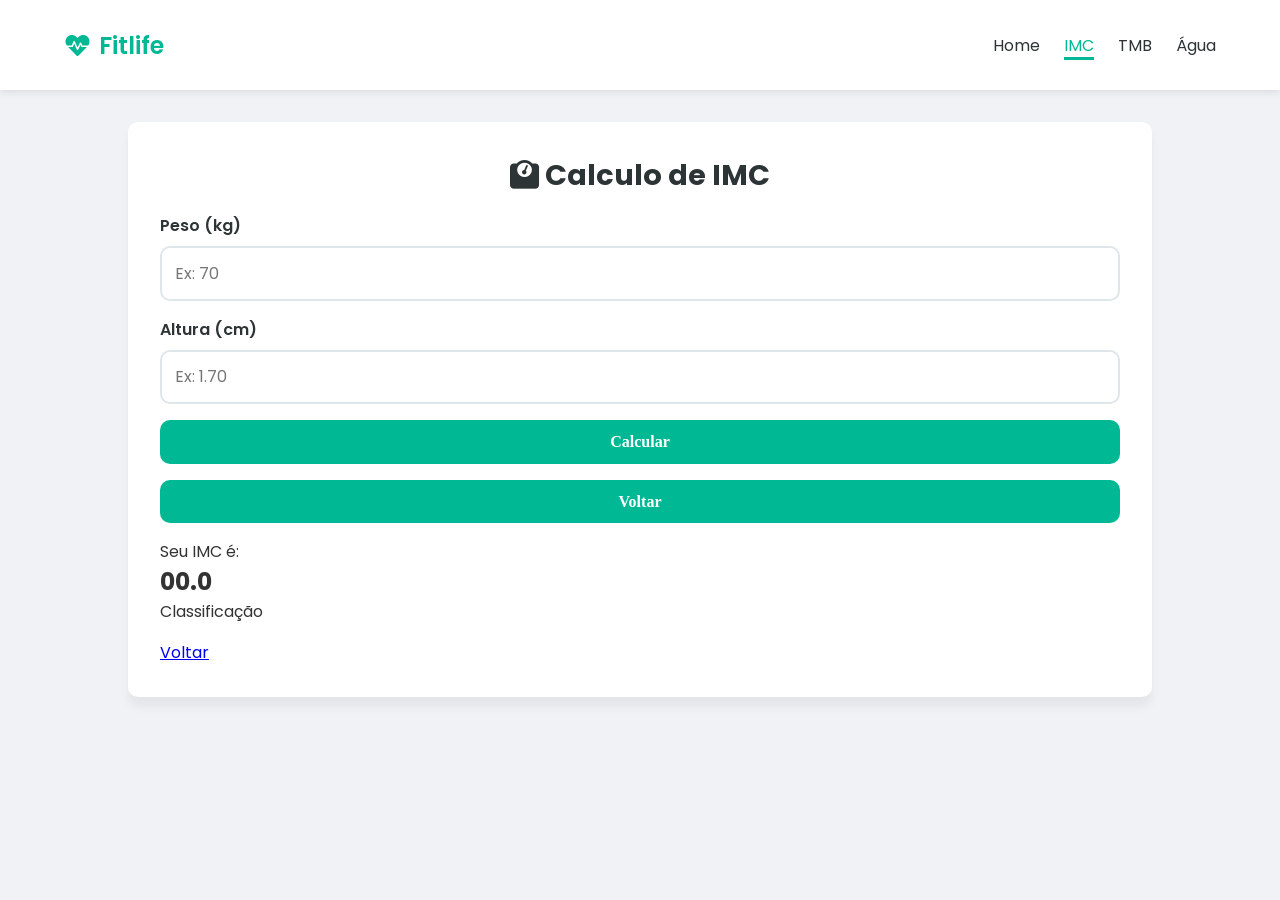
==== pages/imc.html @ da80b93a "Responsividade Finalizada" ====
<!DOCTYPE html>
<html lang="pt-BR">

<head>
    <meta charset="UTF-8">
    <meta name="viewport" content="width=device-width, initial-scale=1.0">
    <link rel="preconnect" href="https://fonts.googleapis.com">
    <link rel="preconnect" href="https://fonts.gstatic.com" crossorigin>
    <link rel="stylesheet" href="../css/styles.css">
    <link rel="stylesheet" href="https://cdnjs.cloudflare.com/ajax/libs/font-awesome/6.0.0/css/all.min.css" />
    <link href="https://fonts.googleapis.com/css2?family=Poppins:ital,wght@0,100;0,200;0,300;0,400;0,500;0,600;0,700;0,800;0,900;1,100;1,200;1,300;1,400;1,500;1,600;1,700;1,800;1,900&display=swap" rel="stylesheet">
    <title>Fitlife | IMC</title>
</head>

<body>

    <!--Navegação-->
    <nav>
        <a class="logo" href="index.html">
            <i class="fas fa-heartbeat"></i>Fitlife
        </a>

        <ul class="nav-links">
            <li><a class="nav-link" href="../index.html">Home</a></li>
            <li><a class="nav-link" id="nav-active"  href="imc.html">IMC</a></li>
            <li><a class="nav-link" href="tmb.html">TMB</a></li>
            <li><a class="nav-link" href="water.html">Água</a></li>
        </ul>
    </nav>

    <main>
        <section class="tool-container">

            <div class="tool-container-title">
                <h2><i class="fas fa-weight"></i> Calculo de IMC</h2>
            </div>

            <form>
                <div class="form-group">
                    <label for="weight">Peso (kg)</label>
                    <input type="number" id="weight" placeholder="Ex: 70"
                    step="any">
                </div>

                <div class="form-group">
                    <label for="height">Altura (cm)</label>
                    <input type="number" id="height" placeholder="Ex: 1.70" required
                    step="any">
                </div>

                <button class="action-btn" type="submit">Calcular</button>
                <a class="action-btn" href="../index.html">Voltar</a>
            </form>

                <div>
                    <p>Seu IMC é:</p>
                    <h2>00.0</h2>
                    <p>Classificação</p>
                </div>
         

            <a href="../index.html">Voltar</a>
        </section>


    </main>
</body>

</html>
---- css/styles.css ----
/* css-01-variaveis-globais */
:root {
  --primary-color: #00b894;
  --primary-dark: #019477;
  --secondary-color: #2d3436;
  --background-color: #f0f2f5;
  --card-color: #ffffff;
  --text-color: #333333;
  --muted-color: #636e72;
  --danger-color: #d63031;
  --water-color: #0984e3;
  --border-color: #dfe6e9;


  --shadow-md: 0 10px 10px rgba(0, 0, 0, 0.05);
}

* {
    margin: 0;
    padding: 0;
    box-sizing: border-box;
}

body {
    font-family: "Poppins", sans-serif;
    background-color: var(--background-color);
    color: var(--text-color)
}

nav {
    /* flexbox */
    display: flex;
    justify-content: space-between;
    align-items: center;


    height: 10vh;
    background-color: var(--card-color);
    padding: 0 5%;
    box-shadow: 0 2px 8px rgba(0, 0, 0, 0.1);
}

.logo {
    /* flexbox */
    display: flex;
    align-items: center;
    gap: 0.5rem;
    font-size: 1.5rem;
    color: var(--primary-color);
    text-decoration: none;
    font-weight: 600;
}

.nav-links {
    display: flex;
    list-style: none;
    gap: 1.5rem;
}

.nav-link {
    text-decoration: none;
    color: var(--secondary-color);
    font-size: 1rem;
}

.nav-link:hover {
    color: var(--primary-color);
}

#nav-active {
    border-bottom: 3px var(--primary-color) solid;
    color: var(--primary-color);
}

.header-container {
    text-align: center;
    padding: 2.5rem 0;
}

.header-container h1 {
    font-size: 40px;
}

.header-container span {
    color: var(--primary-color);
}

main {
    width: 80vw;
    margin: 0 auto;
    padding: 2rem 0;
}

.cards-section {
    display: flex;
    justify-content: center;
    flex-wrap: wrap;
    gap: 1.5rem;
    text-align: center;
}

.feature-card {
    background-color: var(--background-color);
    color: var(--text-color);
    padding: 1.5rem;
    border-radius: 10px;
    text-align: center;
    text-decoration: none;
    box-shadow: var(--shadow-md);
    width: 16rem;
}

.feature-card:hover {
    border: 2px solid var(--primary-color);
}

.feature-card i {
    font-size: 3rem;
    color: var(--primary-color);
    margin-bottom: 1rem;
}

.tool-container {
    display: flex;
    flex-direction: column;
    gap: 1rem;

    width: 100%;
    padding: 2rem;

    background-color: var(--card-color);
    box-shadow: var(--shadow-md);   
    border-radius: 10px;
}

.tool-container-title {
    text-align: center;   
}

.tool-container-title h2 {
    color: var(--secondary-color);
    font-size: 1.8rem;
}

.tool-container form {
    display: flex;
    flex-direction: column;
    gap: 1rem;
}

.form-group {
    display: flex;
    flex-direction: column;
    gap: 0.5rem;
}

.form-group label {
    font-weight: 600;
    color: var(--secondary-color);
}

.form-group input {
    padding: 0.8rem;
    border: 2px solid var(--border-color);
    border-radius: 10px;
    font-size: 1rem;
    font-family: inherit;
}

.action-btn {
    padding: 0.8rem 1rem;
    background-color: var(--primary-color);
    color: var(--card-color);
    border: none;
    border-radius: 10px;
    font-size: 1rem;
    font-weight: 600;
    font-family: "inherit";
    cursor: pointer;
    text-decoration: none;
    text-align: center;
}
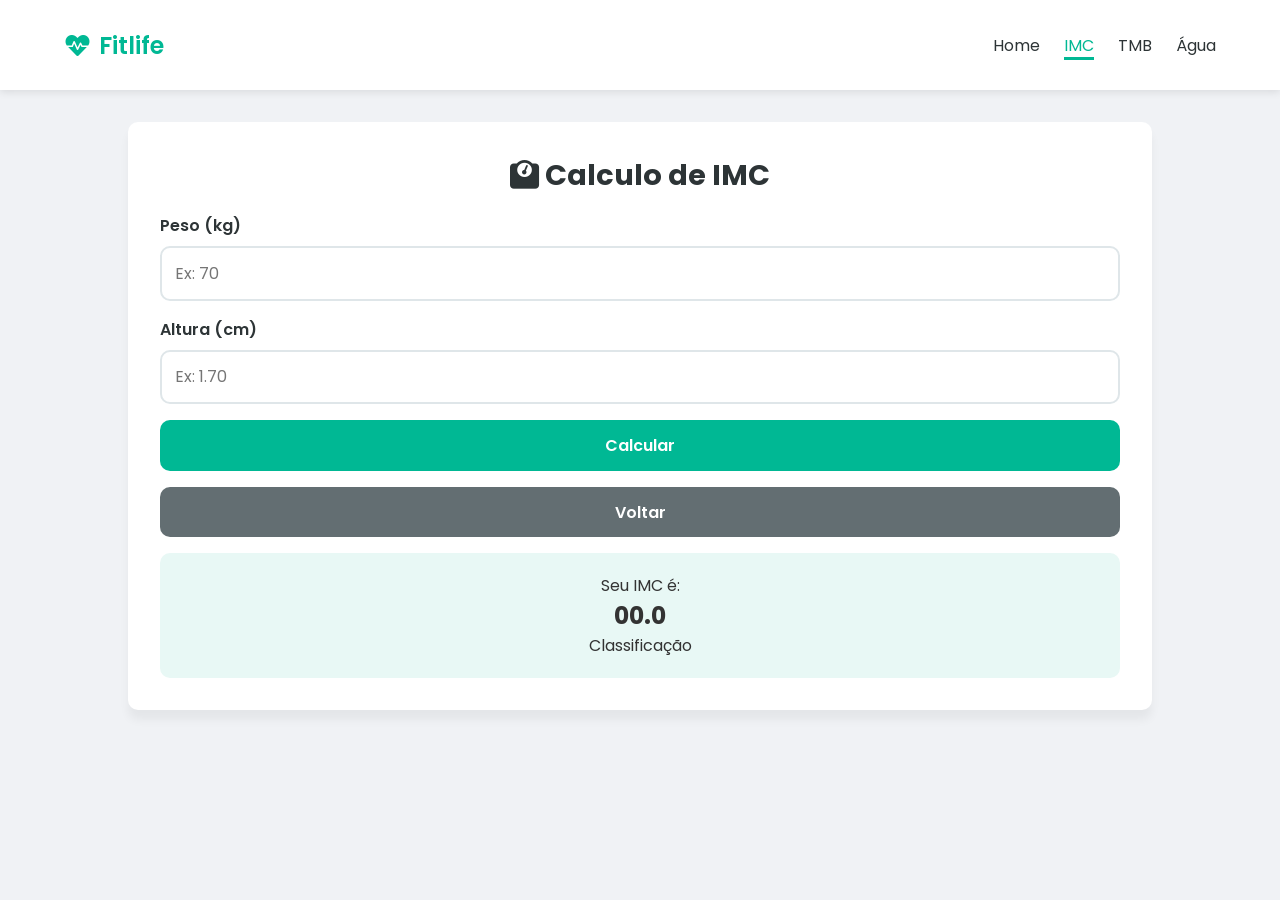
==== commit 4506dcfb: "Finalizando página water" ====
--- a/pages/imc.html
+++ b/pages/imc.html
@@ -16,7 +16,7 @@
 
     <!--Navegação-->
     <nav>
-        <a class="logo" href="index.html">
+        <a class="logo" href="../index.html">
             <i class="fas fa-heartbeat"></i>Fitlife
         </a>
 
@@ -49,19 +49,16 @@
                 </div>
 
                 <button class="action-btn" type="submit">Calcular</button>
-                <a class="action-btn" href="../index.html">Voltar</a>
+                <a class="action-btn btn-back" href="../index.html">Voltar</a>
             </form>
 
-                <div>
+                <div class="result-box">
                     <p>Seu IMC é:</p>
                     <h2>00.0</h2>
                     <p>Classificação</p>
                 </div>
-         
 
-            <a href="../index.html">Voltar</a>
         </section>
-
 
     </main>
 </body>
--- a/css/styles.css
+++ b/css/styles.css
@@ -159,12 +159,22 @@
     color: var(--secondary-color);
 }
 
-.form-group input {
+.form-group input,
+.form-group select {
     padding: 0.8rem;
     border: 2px solid var(--border-color);
     border-radius: 10px;
     font-size: 1rem;
     font-family: inherit;
+}
+
+.form-group input:focus {
+    outline: none;
+    border-color: var(--primary-color);
+}
+
+.form-group select {
+    outline: none;
 }
 
 .action-btn {
@@ -175,8 +185,77 @@
     border-radius: 10px;
     font-size: 1rem;
     font-weight: 600;
-    font-family: "inherit";
+    font-family: inherit;
     cursor: pointer;
     text-decoration: none;
     text-align: center;
+    transition: 0.3s;
+}
+
+.action-btn:hover {
+    background-color: var(--primary-dark);
+}
+
+.btn-back {
+    background-color: var(--muted-color);
+}
+
+.btn-back:hover {
+    background-color: var(--secondary-color);
+}
+
+.water-buttons {
+    display: flex;
+    justify-content: center;
+    gap: 2rem;
+    margin: 1.5rem 0;
+    font-weight: 600;
+}
+
+.water-buttons button {
+    padding: 0.8rem 1.5rem;
+    border: none;
+    border-radius: 10px;
+    font-weight: 600;
+    cursor: pointer;
+    color: var(--card-color);
+}
+
+.btn-add {
+    background-color: var(--water-color);
+}
+
+.btn-add:hover {
+    background-color: var(--water-color);
+}
+
+.btn-reset {
+    background-color: var(--danger-color);
+}
+
+.btn-reset:hover{
+    background-color: var(--danger-color);
+}
+
+.meta-box {
+    width: 60%;
+    text-align: center;
+    padding: 1.2rem;
+    background-color: var(--primary-color);
+    color: var(--card-color);
+    border-radius: 30px;
+    font-family: inherit;
+    font-weight: 600;
+    margin: 2rem auto;
+}
+
+.total-water {
+    margin-bottom: 50px;
+}
+
+.result-box {
+    padding: 1.25rem;
+    background-color: #e8f8f5;
+    border-radius: 10px;
+    text-align: center;
 }
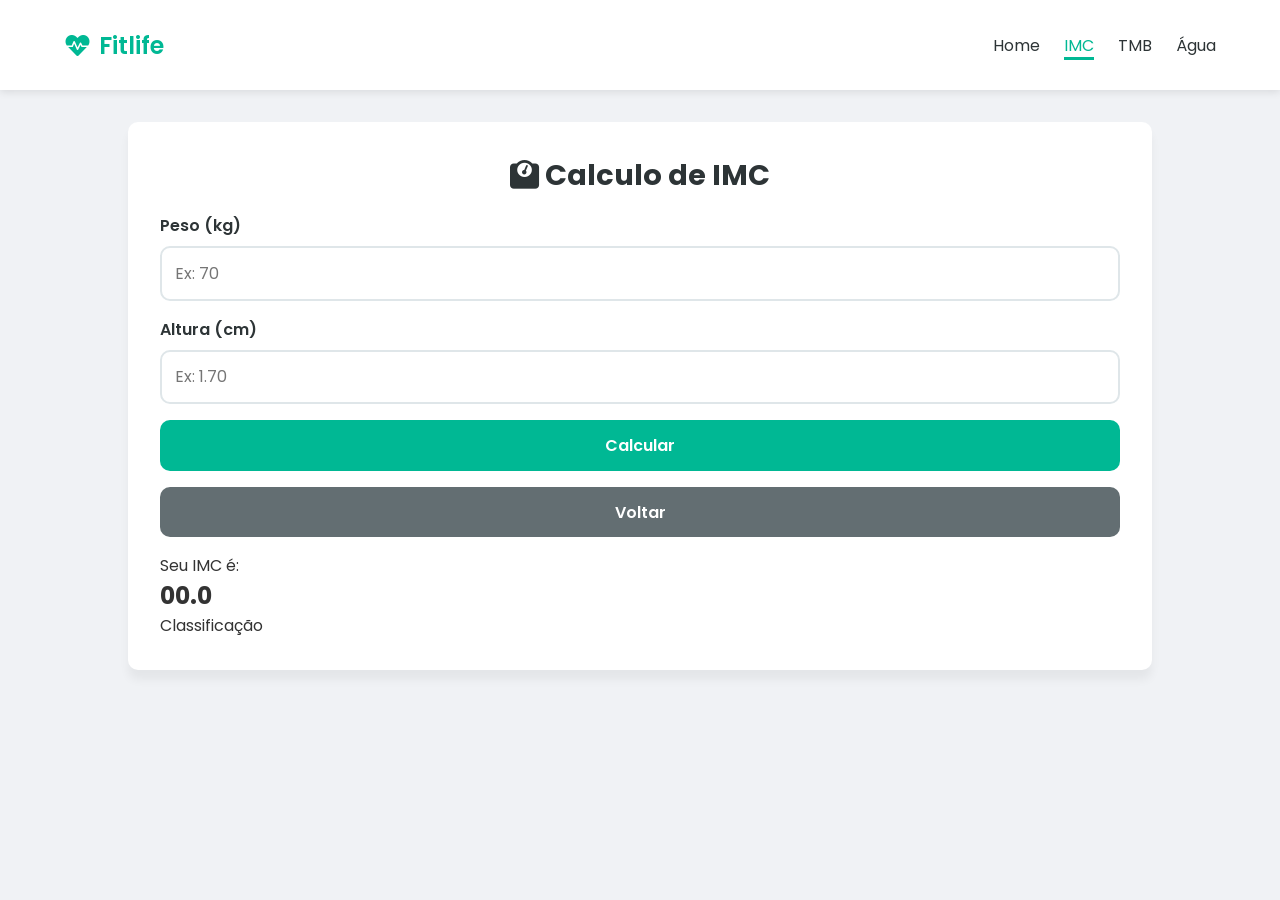
==== commit 7eb75239: "Adicionando Javascript na nossa página" ====
--- a/pages/imc.html
+++ b/pages/imc.html
@@ -48,19 +48,21 @@
                     step="any">
                 </div>
 
-                <button class="action-btn" type="submit">Calcular</button>
+                <button class="action-btn" type="submit" onclick="calculateIMC(event)">Calcular</button>
                 <a class="action-btn btn-back" href="../index.html">Voltar</a>
             </form>
 
-                <div class="result-box">
+                <div id="result" class="result-box">
                     <p>Seu IMC é:</p>
-                    <h2>00.0</h2>
-                    <p>Classificação</p>
+                    <h2 id="imc-value">00.0</h2>
+                    <p id="imc-desc">Classificação</p>
                 </div>
 
         </section>
 
     </main>
+
+    <script src="../js/imc.js"></script>
 </body>
 
 </html>
--- a/css/styles.css
+++ b/css/styles.css
@@ -100,7 +100,7 @@
 }
 
 .feature-card {
-    background-color: var(--background-color);
+    background-color: var(--card-color);
     color: var(--text-color);
     padding: 1.5rem;
     border-radius: 10px;
@@ -204,58 +204,9 @@
     background-color: var(--secondary-color);
 }
 
-.water-buttons {
-    display: flex;
-    justify-content: center;
-    gap: 2rem;
-    margin: 1.5rem 0;
-    font-weight: 600;
-}
-
-.water-buttons button {
-    padding: 0.8rem 1.5rem;
-    border: none;
-    border-radius: 10px;
-    font-weight: 600;
-    cursor: pointer;
-    color: var(--card-color);
-}
-
-.btn-add {
-    background-color: var(--water-color);
-}
-
-.btn-add:hover {
-    background-color: var(--water-color);
-}
-
-.btn-reset {
-    background-color: var(--danger-color);
-}
-
-.btn-reset:hover{
-    background-color: var(--danger-color);
-}
-
-.meta-box {
-    width: 60%;
-    text-align: center;
-    padding: 1.2rem;
-    background-color: var(--primary-color);
-    color: var(--card-color);
-    border-radius: 30px;
-    font-family: inherit;
-    font-weight: 600;
-    margin: 2rem auto;
-}
-
-.total-water {
-    margin-bottom: 50px;
-}
-
-.result-box {
-    padding: 1.25rem;
-    background-color: #e8f8f5;
-    border-radius: 10px;
-    text-align: center;
+@media (max-width: 400px) {
+    nav {
+        flex-direction: column;
+        justify-content: center;
+    } 
 }
